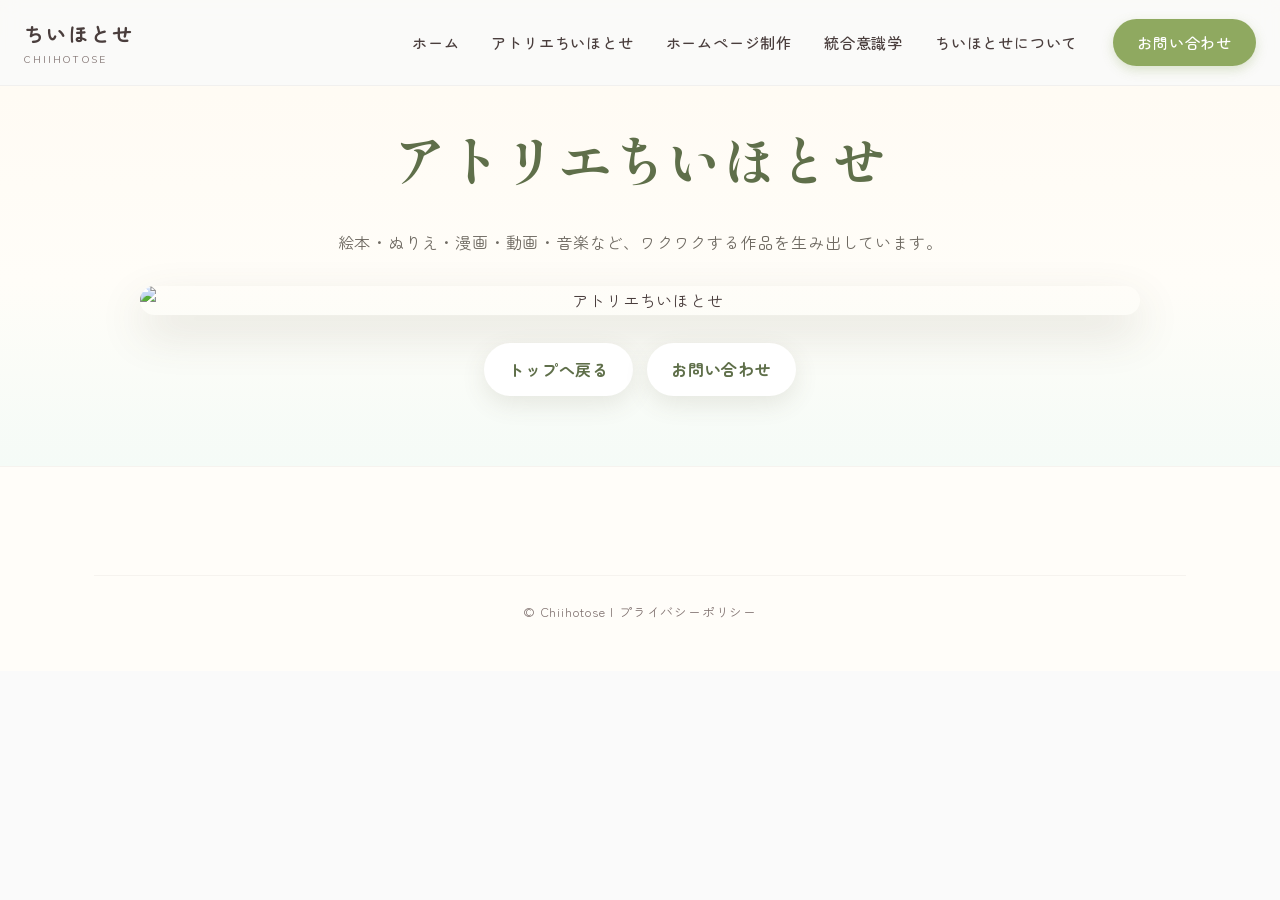
==== atelier.html @ 56621190 "Add files via upload" ====
<!DOCTYPE html>
<html lang="ja">
<head>
  <meta charset="UTF-8">
  <meta name="viewport" content="width=device-width, initial-scale=1.0">
  <link rel="preconnect" href="https://fonts.googleapis.com">
  <link rel="preconnect" href="https://fonts.gstatic.com" crossorigin>
  <link href="https://fonts.googleapis.com/css2?family=Shippori+Mincho:wght@500;700&family=Zen+Maru+Gothic:wght@400;500;700&display=swap" rel="stylesheet">
  <link rel="stylesheet" href="styles.css">

  <title>アトリエちいほとせ | ちいほとせ</title>
  <meta name="description" content="アトリエちいほとせ。絵本・ぬりえ・漫画・動画・音楽など、ワクワクする作品を生み出しています。">

<style>
.simple-page {
  padding: 110px 20px 70px;
  background: linear-gradient(180deg, #fffaf2 0%, #fffdf8 60%, #f5fbf7 100%);
}
.simple-wrap {
  max-width: 1120px;
  margin: 0 auto;
  text-align: center;
}
.simple-wrap h1 {
  font-family: "Shippori Mincho", serif;
  color: #5f6f4a;
  font-size: clamp(2rem, 5vw, 3.4rem);
  margin-bottom: 18px;
}
.simple-wrap p {
  color: #6f6a62;
  line-height: 2;
  margin-bottom: 28px;
}
.simple-main-image {
  width: 100%;
  max-width: 1000px;
  display: block;
  margin: 0 auto 28px;
  border-radius: 28px;
  box-shadow: 0 18px 45px rgba(90, 80, 60, 0.16);
}
.simple-buttons {
  display: flex;
  gap: 14px;
  flex-wrap: wrap;
  justify-content: center;
}
.simple-button {
  display: inline-block;
  padding: 12px 24px;
  border-radius: 999px;
  background: #ffffff;
  color: #5f6f4a;
  text-decoration: none;
  box-shadow: 0 8px 24px rgba(90, 80, 60, 0.12);
  font-weight: 700;
}
</style>
</head><body>
<header class="site-header" id="site-header">
  <div class="header-container">
    <a href="index.html" class="header-logo" aria-label="ちいほとせ ホーム">
      <div class="logo-text">
        <span class="logo-main">ちいほとせ</span>
        <span class="logo-sub">chiihotose</span>
      </div>
    </a>
    <nav class="header-nav" id="primary-navigation">
      <ul class="nav-list">
        <li><a href="index.html" class="nav-link">ホーム</a></li>
        <li><a href="atelier.html" class="nav-link">アトリエちいほとせ</a></li>
        <li><a href="web.html" class="nav-link">ホームページ制作</a></li>
        <li><a href="https://aru-ics.github.io/github.io/" class="nav-link">統合意識学</a></li>
        <li><a href="about.html" class="nav-link">ちいほとせについて</a></li>
      </ul>
    </nav>
    <div class="header-cta">
      <a href="mailto:chiihotose@gmail.com" class="btn btn-contact">お問い合わせ</a>
    </div>
  </div>
</header>

<main class="simple-page">
  <div class="simple-wrap">
    <h1>アトリエちいほとせ</h1>
    <p>絵本・ぬりえ・漫画・動画・音楽など、ワクワクする作品を生み出しています。</p>
    <img src="assets/atelier_page.png" alt="アトリエちいほとせ" class="simple-main-image">
    <div class="simple-buttons">
      <a href="index.html" class="simple-button">トップへ戻る</a>
      <a href="mailto:chiihotose@gmail.com" class="simple-button">お問い合わせ</a>
    </div>
  </div>
</main>

<footer class="site-footer">
  <div class="footer-container">
    <div class="footer-bottom">
      <p class="copyright">&copy; Chiihotose | <a href="privacy.html" class="privacy-link">プライバシーポリシー</a></p>
    </div>
  </div>
</footer>
</body>
</html>
---- styles.css ----
/* 
  ちいほとせ - デザインシステム & スタイル
  Concept: Warm, gentle, inspiring creative studio
*/

/* -------------------------------------------------------------
   1. 変数定義 & 基本リセット
------------------------------------------------------------- */
:root {
    /* カラーシステム */
    --color-bg-main: #FAFAFA;
    --color-bg-warm: #FFFDF9;
    --color-text-main: #4A3E3D; /* 温かみのあるダークブラウングレー */
    --color-text-muted: #807270;
    
    /* テーマアクセント */
    --color-green: #8FA960;
    --color-green-light: #F4F8F3;
    --color-green-dark: #6C8243;
    
    --color-blue: #70A2BE;
    --color-blue-light: #F2F7F9;
    --color-blue-dark: #507C96;
    
    --color-purple: #9478B8;
    --color-purple-light: #F5F2F9;
    --color-purple-dark: #745799;

    --color-yellow: #F7D070;
    --color-pink: #F5A3A3;
    --color-lightyellow: #FCEFB4;
    
    /* フォントシステム */
    --font-sans: 'Zen Maru Gothic', sans-serif;
    --font-serif: 'Shippori Mincho', serif;
    
    /* アニメーション & シャドウ */
    --transition-smooth: all 0.4s cubic-bezier(0.25, 1, 0.5, 1);
    --shadow-soft: 0 10px 30px rgba(74, 62, 61, 0.04);
    --shadow-medium: 0 16px 48px rgba(74, 62, 61, 0.08);
    --shadow-card-hover: 0 24px 60px rgba(74, 62, 61, 0.12);
}

* {
    margin: 0;
    padding: 0;
    box-sizing: border-box;
}

html {
    scroll-behavior: smooth;
    font-size: 16px;
}

body {
    background-color: var(--color-bg-main);
    color: var(--color-text-main);
    font-family: var(--font-sans);
    line-height: 1.8;
    letter-spacing: 0.05em;
    overflow-x: hidden;
    -webkit-font-smoothing: antialiased;
}

a {
    color: inherit;
    text-decoration: none;
    transition: var(--transition-smooth);
}

img {
    max-width: 100%;
    height: auto;
    display: block;
}

/* -------------------------------------------------------------
   2. 共通ボタン・コンポーネント
------------------------------------------------------------- */
.btn {
    display: inline-flex;
    align-items: center;
    justify-content: center;
    gap: 8px;
    padding: 10px 24px;
    border-radius: 30px;
    font-weight: 500;
    font-size: 0.95rem;
    cursor: pointer;
    transition: var(--transition-smooth);
    border: none;
}

.btn-contact {
    background-color: var(--color-green);
    color: #FFFFFF;
    box-shadow: 0 4px 12px rgba(143, 169, 96, 0.3);
}

.btn-contact:hover {
    background-color: var(--color-green-dark);
    transform: translateY(-2px);
    box-shadow: 0 6px 16px rgba(143, 169, 96, 0.4);
}

.btn-icon {
    width: 18px;
    height: 18px;
}

/* -------------------------------------------------------------
   3. ヘッダー
------------------------------------------------------------- */
.site-header {
    position: fixed;
    top: 0;
    left: 0;
    width: 100%;
    z-index: 1000;
    background-color: rgba(250, 250, 250, 0.85);
    backdrop-filter: blur(8px);
    border-bottom: 1px solid rgba(74, 62, 61, 0.05);
    transition: var(--transition-smooth);
}

.site-header.scrolled {
    background-color: #FFFFFF;
    box-shadow: 0 2px 20px rgba(74, 62, 61, 0.04);
    padding: 8px 0;
}

.header-container {
    max-width: 1280px;
    margin: 0 auto;
    padding: 16px 24px;
    display: flex;
    align-items: center;
    justify-content: space-between;
}

.header-logo {
    display: flex;
    align-items: center;
    gap: 10px;
}

.logo-icon {
    width: 36px;
    height: 36px;
    transition: var(--transition-smooth);
}

.header-logo:hover .logo-icon {
    transform: rotate(-10deg) scale(1.1);
}

.logo-text {
    display: flex;
    flex-direction: column;
}

.logo-main {
    font-family: var(--font-sans);
    font-weight: 700;
    font-size: 1.25rem;
    color: var(--color-text-main);
    letter-spacing: 0.1em;
}

.logo-sub {
    font-size: 0.65rem;
    color: var(--color-text-muted);
    letter-spacing: 0.2em;
    text-transform: uppercase;
    margin-top: -2px;
}

/* ナビゲーション */
.header-nav {
    margin-left: auto;
    margin-right: 32px;
}

.nav-list {
    display: flex;
    list-style: none;
    gap: 24px;
}

.nav-link {
    font-size: 0.95rem;
    font-weight: 500;
    color: var(--color-text-main);
    padding: 8px 4px;
    position: relative;
}

.nav-link::after {
    content: '';
    position: absolute;
    bottom: 0;
    left: 50%;
    width: 0;
    height: 2px;
    background-color: var(--color-green);
    transition: var(--transition-smooth);
    transform: translateX(-50%);
    border-radius: 2px;
}

.nav-link:hover {
    color: var(--color-green);
}

.nav-link:hover::after,
.nav-link.active::after {
    width: 80%;
}

.nav-link.active {
    color: var(--color-green);
}

/* モバイルメニューボタン */
.mobile-nav-toggle {
    display: none;
    background: transparent;
    border: none;
    cursor: pointer;
    padding: 10px;
}

.hamburger-bar {
    display: block;
    width: 24px;
    height: 2px;
    background-color: var(--color-text-main);
    margin: 5px 0;
    transition: var(--transition-smooth);
}

/* -------------------------------------------------------------
   4. ヒーローセクション
------------------------------------------------------------- */
.hero-section {
    position: relative;
    min-height: 550px;
    display: flex;
    align-items: center;
    justify-content: center;
    overflow: hidden;
    padding: 120px 24px 60px;
    background: radial-gradient(circle at 10% 20%, rgba(244, 248, 243, 0.7) 0%, rgba(255, 253, 249, 1) 50%, rgba(242, 247, 249, 0.7) 100%);
}

/* 全幅ヒーロー（新レイアウト） */
.hero-section.hero-fullwidth {
    padding: 0;
    min-height: auto;
    display: block;
    background: none;
}

.hero-bg-wrapper {
    position: relative;
    width: 100%;
    min-height: 540px;
    overflow: hidden;
    /* ヘッダー分の上部パディング */
    padding-top: 72px;
}

.hero-bg-img {
    width: 100%;
    height: auto;
    display: block;
    object-fit: cover;
    min-height: 540px;
    object-position: left center;
}

/* テキストを画像の右側中央エリアに重ねる */
.hero-overlay-content {
    position: absolute;
    top: 50%;
    /* 画像の左側にオブジェクトがあるため、右~中央に配置 */
    right: 4%;
    width: 46%;
    transform: translateY(-50%);
    display: flex;
    flex-direction: column;
    align-items: center;
    text-align: center;
    animation: fadeInUp 1.2s ease-out 0.2s backwards;
    padding: 24px;
    /* 半透明の白い背景で可読性を確保 */
    background: rgba(255, 253, 249, 0.65);
    backdrop-filter: blur(4px);
    border-radius: 20px;
    box-shadow: 0 8px 32px rgba(74, 62, 61, 0.05);
}

.hero-container {
    position: relative;
    z-index: 3;
    max-width: 1140px;
    width: 100%;
    padding: 0 24px;
    display: grid;
    grid-template-columns: 1.1fr 0.9fr;
    gap: 48px;
    align-items: center;
}

.hero-left {
    display: flex;
    justify-content: center;
    align-items: center;
    animation: fadeInUp 1.2s ease-out;
}

.hero-window-img {
    max-width: 100%;
    height: auto;
    border-radius: 16px;
    box-shadow: 0 8px 32px rgba(74, 62, 61, 0.04);
}

.hero-right {
    display: flex;
    flex-direction: column;
    align-items: flex-start;
    text-align: left;
    animation: fadeInUp 1.2s ease-out 0.2s backwards;
}

.hero-title {
    font-family: var(--font-serif);
    font-size: clamp(2rem, 3.5vw, 2.8rem);
    font-weight: 700;
    line-height: 1.5;
    margin-bottom: 24px;
    color: var(--color-text-main);
    letter-spacing: 0.1em;
}

.hero-title .title-line {
    display: block;
}

.hero-title .text-blue {
    color: #588CA8;
    margin-top: 4px;
}

.hero-subtext {
    font-size: clamp(0.95rem, 1.5vw, 1.05rem);
    line-height: 2;
    color: var(--color-text-main);
    margin-bottom: 24px;
    font-weight: 400;
}

/* スクロール案内 */
.scroll-indicator {
    display: inline-flex;
    align-items: center;
    gap: 8px;
    color: var(--color-text-muted);
}

.scroll-text {
    font-size: 0.75rem;
    letter-spacing: 0.2em;
    font-weight: 500;
}

.scroll-arrow {
    width: 18px;
    height: 18px;
    animation: bounce 2s infinite;
}

/* -------------------------------------------------------------
   5. サービスカードセクション
------------------------------------------------------------- */
.services-section {
    padding: 100px 24px;
    background-color: #FFFFFF;
}

.section-container {
    max-width: 1140px;
    margin: 0 auto;
}

.section-title {
    font-family: var(--font-sans);
    font-size: 1.8rem;
    font-weight: 700;
    text-align: center;
    margin-bottom: 64px;
    display: flex;
    align-items: center;
    justify-content: center;
    gap: 12px;
    letter-spacing: 0.1em;
}

.title-leaf {
    width: 24px;
    height: 24px;
    color: var(--color-green);
}

.title-leaf.leaf-left {
    transform: scaleX(-1) rotate(-15deg);
}

.title-leaf.leaf-right {
    transform: rotate(-15deg);
}

/* カードグリッド */
.services-grid {
    display: grid;
    grid-template-columns: repeat(3, 1fr);
    gap: 32px;
}

/* 個別カード */
.service-card {
    display: flex;
    flex-direction: column;
    background-color: var(--color-bg-warm);
    border-radius: 24px;
    overflow: hidden;
    box-shadow: var(--shadow-soft);
    border: 1px solid rgba(74, 62, 61, 0.05);
    position: relative;
    padding: 32px 24px;
    transition: var(--transition-smooth);
    cursor: pointer;
}

/* アイコンラッパー */
.card-icon-wrapper {
    position: absolute;
    top: 24px;
    left: 24px;
    width: 48px;
    height: 48px;
    border-radius: 50%;
    display: flex;
    align-items: center;
    justify-content: center;
    z-index: 5;
}

.card-icon {
    width: 24px;
    height: 24px;
}

/* アイコン個別色 */
.circle-green { background-color: #E9F2E6; color: var(--color-green); }
.circle-blue { background-color: #E6F0F5; color: var(--color-blue); }
.circle-purple { background-color: #EBE6F2; color: var(--color-purple); }

/* 画像コンテナ */
.card-image-container {
    width: 100%;
    height: 200px;
    display: flex;
    align-items: center;
    justify-content: center;
    margin-top: 16px;
    margin-bottom: 24px;
    overflow: hidden;
}

.card-img {
    height: 100%;
    width: auto;
    object-fit: contain;
    transition: var(--transition-smooth);
}

/* カードテキスト */
.card-body {
    display: flex;
    flex-direction: column;
    flex-grow: 1;
    text-align: center;
}

.card-title {
    font-size: 1.35rem;
    font-weight: 700;
    margin-bottom: 16px;
    letter-spacing: 0.05em;
}

/* タイトル個別色 */
.text-green { color: var(--color-green-dark); }
.text-blue { color: var(--color-blue-dark); }
.text-purple { color: var(--color-purple-dark); }

.card-description {
    font-size: 0.9rem;
    line-height: 1.8;
    color: var(--color-text-muted);
    margin-bottom: 32px;
    flex-grow: 1;
    text-align: justify;
    text-justify: inter-character;
}

/* カード内ボタン */
.card-btn {
    display: inline-flex;
    align-items: center;
    justify-content: center;
    gap: 8px;
    padding: 10px 24px;
    border-radius: 24px;
    font-size: 0.9rem;
    font-weight: 500;
    width: 100%;
    margin-top: auto;
    background-color: transparent;
    transition: var(--transition-smooth);
}

.btn-arrow {
    width: 16px;
    height: 16px;
    transition: var(--transition-smooth);
}

.btn-atelier-border { border: 1px solid var(--color-green); color: var(--color-green-dark); }
.btn-web-border { border: 1px solid var(--color-blue); color: var(--color-blue-dark); }
.btn-ics-border { border: 1px solid var(--color-purple); color: var(--color-purple-dark); }

/* ホバー時の挙動 */
.service-card:hover {
    transform: translateY(-10px);
    box-shadow: var(--shadow-card-hover);
}

/* 各カード個別のホバー背景変化 */
.card-atelier:hover { background-color: var(--color-green-light); border-color: rgba(143, 169, 96, 0.2); }
.card-web:hover { background-color: var(--color-blue-light); border-color: rgba(112, 162, 190, 0.2); }
.card-ics:hover { background-color: var(--color-purple-light); border-color: rgba(148, 120, 184, 0.2); }

.service-card:hover .card-img {
    transform: scale(1.06);
}

.service-card:hover .btn-arrow {
    transform: translateX(4px);
}

/* カード内ボタンホバー塗りつぶし */
.card-atelier:hover .btn-atelier-border { background-color: var(--color-green); color: #FFFFFF; }
.card-web:hover .btn-web-border { background-color: var(--color-blue); color: #FFFFFF; }
.card-ics:hover .btn-ics-border { background-color: var(--color-purple); color: #FFFFFF; }

/* カード下テキスト */
.services-footer-text {
    margin-top: 64px;
    text-align: center;
    font-size: 0.95rem;
    color: var(--color-text-muted);
    font-weight: 500;
    display: flex;
    align-items: center;
    justify-content: center;
    gap: 8px;
}

.inline-leaf {
    width: 18px;
    height: 18px;
    color: var(--color-green);
    opacity: 0.6;
}

.services-footer-text svg:first-child {
    transform: scaleX(-1) rotate(-15deg);
}

.services-footer-text svg:last-child {
    transform: rotate(-15deg);
}

/* -------------------------------------------------------------
   6. コンセプトセクション
------------------------------------------------------------- */
.concept-section {
    padding: 100px 24px;
    background-color: var(--color-bg-warm);
    border-top: 1px solid rgba(74, 62, 61, 0.03);
    border-bottom: 1px solid rgba(74, 62, 61, 0.03);
}

.concept-layout {
    display: grid;
    grid-template-columns: 300px 1fr;
    gap: 48px;
    align-items: center;
}

.concept-section-title {
    font-family: var(--font-sans);
    font-size: 2rem;
    font-weight: 700;
    line-height: 1.6;
    color: var(--color-text-main);
    letter-spacing: 0.1em;
}

.concept-section-title .highlight-num {
    font-size: 3rem;
    color: var(--color-green);
    font-family: var(--font-serif);
    position: relative;
    display: inline-block;
    margin: 0 4px;
}

.concept-flow {
    display: flex;
    align-items: center;
    justify-content: space-between;
    width: 100%;
}

.concept-node {
    display: flex;
    flex-direction: column;
    align-items: center;
    text-align: center;
    flex: 1;
}

.concept-icon-circle {
    width: 72px;
    height: 72px;
    border-radius: 50%;
    display: flex;
    align-items: center;
    justify-content: center;
    box-shadow: 0 6px 20px rgba(74, 62, 61, 0.05);
    margin-bottom: 16px;
    transition: var(--transition-smooth);
}

.concept-svg {
    width: 32px;
    height: 32px;
}

.concept-node:hover .concept-icon-circle {
    transform: scale(1.1) rotate(5deg);
    box-shadow: 0 10px 24px rgba(74, 62, 61, 0.1);
}

/* コンセプト個別色 */
.bg-yellow { background-color: #FDF4E3; color: #E5A93C; }
.bg-pink { background-color: #FDF0F0; color: #DF6C6C; }
.bg-green { background-color: #EBF3EB; color: #649664; }
.bg-lightyellow { background-color: #FEFCED; color: #DAB02A; }
.bg-blue { background-color: #EBF4F8; color: #528AA5; }

.concept-node-title {
    font-size: 0.95rem;
    font-weight: 700;
    margin-bottom: 6px;
}

.concept-node-desc {
    font-size: 0.75rem;
    color: var(--color-text-muted);
    white-space: nowrap;
}

/* 矢印 */
.concept-arrow {
    display: flex;
    align-items: center;
    justify-content: center;
    width: 36px;
    color: var(--color-text-muted);
    opacity: 0.4;
}

.dotted-arrow {
    width: 24px;
    height: 24px;
}

/* -------------------------------------------------------------
   7. お知らせ & ちいほとせについて セクション
------------------------------------------------------------- */
.info-section {
    padding: 100px 24px;
    background-color: #FFFFFF;
}

.grid-two-columns {
    display: grid;
    grid-template-columns: 1.2fr 0.8fr;
    gap: 64px;
}

/* お知らせ */
.news-column {
    display: flex;
    flex-direction: column;
}

.column-header {
    display: flex;
    align-items: center;
    justify-content: space-between;
    margin-bottom: 32px;
    border-bottom: 2px solid rgba(74, 62, 61, 0.05);
    padding-bottom: 12px;
}

.column-title {
    font-size: 1.4rem;
    font-weight: 700;
    display: flex;
    align-items: center;
    gap: 8px;
}

.title-butterfly {
    width: 22px;
    height: 22px;
    color: #7AA5C2;
}

.btn-more-link {
    font-size: 0.85rem;
    font-weight: 500;
    color: var(--color-green-dark);
}

.btn-more-link:hover {
    color: var(--color-green);
    transform: translateX(4px);
}

.news-list {
    list-style: none;
    margin-bottom: 32px;
}

.news-item {
    display: flex;
    padding: 16px 8px;
    border-bottom: 1px dashed rgba(74, 62, 61, 0.08);
    font-size: 0.95rem;
}

.news-item:last-child {
    border-bottom: none;
}

.news-date {
    font-family: var(--font-sans);
    font-weight: 500;
    color: var(--color-text-muted);
    width: 120px;
    flex-shrink: 0;
}

.news-text {
    color: var(--color-text-main);
    transition: var(--transition-smooth);
}

.news-item:hover .news-text {
    color: var(--color-green-dark);
    padding-left: 4px;
}

/* イラスト */
.news-illustration {
    margin-top: auto;
    display: flex;
    justify-content: center;
    padding-top: 16px;
}

.fox-tree-img {
    max-height: 180px;
    width: auto;
    object-fit: contain;
}

/* ちいほとせについて (付箋風カード) */
.about-column {
    display: flex;
    align-items: center;
}

.about-card-paper {
    background-color: var(--color-bg-warm);
    border-radius: 4px;
    box-shadow: 
        1px 1px 3px rgba(74, 62, 61, 0.05),
        -5px 12px 30px rgba(74, 62, 61, 0.04);
    border: 1px solid rgba(74, 62, 61, 0.03);
    width: 100%;
    position: relative;
    padding: 48px 36px;
    transform: rotate(1deg);
    transition: var(--transition-smooth);
}

/* めくれた紙の折り目表現 */
.about-card-paper::after {
    content: '';
    position: absolute;
    bottom: 0;
    right: 0;
    width: 0;
    height: 0;
    border-style: solid;
    border-width: 0 0 24px 24px;
    border-color: transparent transparent var(--color-bg-main) transparent;
    box-shadow: -3px -3px 5px rgba(74, 62, 61, 0.04);
    transition: var(--transition-smooth);
}

.about-card-paper:hover {
    transform: rotate(-0.5deg) translateY(-5px);
    box-shadow: 
        1px 1px 4px rgba(74, 62, 61, 0.08),
        -10px 20px 40px rgba(74, 62, 61, 0.08);
}

.about-card-title {
    font-size: 1.35rem;
    font-weight: 700;
    margin-bottom: 24px;
    display: flex;
    align-items: center;
    gap: 8px;
    color: var(--color-text-main);
}

.inline-leaf-mini {
    width: 16px;
    height: 16px;
    color: var(--color-green);
    transform: rotate(-15deg);
}

.about-card-text {
    font-size: 0.95rem;
    line-height: 1.9;
    color: var(--color-text-muted);
    margin-bottom: 36px;
}

.about-card-btn {
    display: inline-flex;
    align-items: center;
    gap: 8px;
    padding: 10px 28px;
    border-radius: 24px;
    border: 1px solid var(--color-text-muted);
    color: var(--color-text-main);
    font-size: 0.9rem;
    font-weight: 500;
    transition: var(--transition-smooth);
}

.about-card-btn:hover {
    background-color: var(--color-text-main);
    color: #FFFFFF;
    border-color: var(--color-text-main);
}

.about-card-btn:hover .btn-arrow {
    transform: translateX(4px);
}

/* -------------------------------------------------------------
   8. フッター
------------------------------------------------------------- */
.site-footer {
    background-color: var(--color-bg-warm);
    border-top: 1px solid rgba(74, 62, 61, 0.05);
    position: relative;
    padding-top: 60px;
}

/* 花畑のような装飾ボーダー */
.footer-flower-border {
    position: absolute;
    top: 0;
    left: 0;
    width: 100%;
    height: 10px;
    background: linear-gradient(90deg, 
        #E9F2E6 0%, #FFFDF9 25%, #E6F0F5 50%, #EBE6F2 75%, #E9F2E6 100%);
    opacity: 0.6;
}

.footer-container {
    max-width: 1140px;
    margin: 0 auto;
    padding: 48px 24px;
}

.footer-columns {
    display: grid;
    grid-template-columns: 0.8fr 1.2fr 1fr;
    gap: 48px;
    margin-bottom: 48px;
}

.footer-title {
    font-size: 1.05rem;
    font-weight: 700;
    margin-bottom: 24px;
    position: relative;
    padding-bottom: 8px;
    color: var(--color-text-main);
}

.footer-title::after {
    content: '';
    position: absolute;
    bottom: 0;
    left: 0;
    width: 32px;
    height: 2px;
    background-color: var(--color-green);
    border-radius: 2px;
}

/* SNS */
.sns-icons {
    display: flex;
    gap: 16px;
}

.sns-icon-btn {
    width: 44px;
    height: 44px;
    border-radius: 50%;
    background-color: #FFFFFF;
    display: flex;
    align-items: center;
    justify-content: center;
    box-shadow: 0 4px 12px rgba(74, 62, 61, 0.04);
    border: 1px solid rgba(74, 62, 61, 0.05);
    color: var(--color-text-muted);
}

.sns-icon-btn svg {
    width: 20px;
    height: 20px;
}

.sns-icon-btn:hover {
    color: #FFFFFF;
    transform: translateY(-3px);
}

.sns-icon-btn.yt:hover { background-color: #FF0000; border-color: #FF0000; }
.sns-icon-btn.ig:hover { background-color: #E1306C; border-color: #E1306C; }
.sns-icon-btn.x:hover { background-color: #000000; border-color: #000000; }
.sns-icon-btn.line:hover { background-color: #06C755; border-color: #06C755; }

/* リンク */
.footer-links-grid {
    display: grid;
    grid-template-columns: repeat(2, 1fr);
    gap: 24px;
}

.footer-links-list {
    list-style: none;
}

.footer-links-list li {
    margin-bottom: 12px;
}

.footer-links-list a {
    font-size: 0.9rem;
    color: var(--color-text-muted);
}

.footer-links-list a:hover {
    color: var(--color-green-dark);
    padding-left: 4px;
}

/* お問い合わせ */
.footer-contact-col {
    display: flex;
    flex-direction: column;
}

.footer-contact-text {
    font-size: 0.9rem;
    color: var(--color-text-muted);
    margin-bottom: 20px;
}

.footer-cta-wrapper {
    display: flex;
    align-items: flex-end;
    justify-content: space-between;
    position: relative;
}

.btn-footer-contact {
    flex-shrink: 0;
    z-index: 2;
}

/* ウサギイラスト */
.rabbit-illustration {
    position: absolute;
    right: -10px;
    bottom: -15px;
    width: 100px;
    z-index: 1;
    pointer-events: none;
}

.rabbit-img {
    width: 100%;
    height: auto;
}

/* コピーライト */
.footer-bottom {
    border-top: 1px solid rgba(74, 62, 61, 0.05);
    padding-top: 24px;
    text-align: center;
}

.copyright {
    font-size: 0.8rem;
    color: var(--color-text-muted);
}

.privacy-link {
    color: var(--color-text-muted);
    font-size: 0.8rem;
    text-decoration: none;
    transition: var(--transition-smooth);
}

.privacy-link:hover {
    color: var(--color-green-dark);
}

/* -------------------------------------------------------------
   9. レスポンシブ設計 (メディアクエリ)
------------------------------------------------------------- */

/* タブレットサイズ (1024px以下) */
@media (max-width: 1024px) {
    .services-grid {
        grid-template-columns: repeat(2, 1fr);
        gap: 24px;
    }
    
    .services-grid > :last-child {
        grid-column: span 2;
        max-width: 50%;
        margin: 0 auto;
        width: 100%;
    }

    .concept-layout {
        grid-template-columns: 1fr;
        gap: 32px;
        text-align: center;
    }

    .concept-section-title {
        font-size: 1.8rem;
    }

    .footer-columns {
        grid-template-columns: repeat(2, 1fr);
        gap: 32px;
    }

    .footer-contact-col {
        grid-column: span 2;
        max-width: 450px;
    }
}

/* モバイル / スマホサイズ (768px以下) */
@media (max-width: 768px) {
    body {
        line-height: 1.7;
    }

    /* ヘッダー・スマホ開閉 */
    .mobile-nav-toggle {
        display: block;
        z-index: 1100;
    }

    .header-nav {
        position: fixed;
        top: 0;
        right: -100%;
        width: 75%;
        max-width: 300px;
        height: 100vh;
        background-color: #FFFFFF;
        box-shadow: -4px 0 20px rgba(74, 62, 61, 0.08);
        padding: 100px 32px 32px;
        z-index: 1050;
        transition: right 0.4s ease;
    }

    .header-nav.open {
        right: 0;
    }

    .nav-list {
        flex-direction: column;
        gap: 24px;
    }

    .nav-link {
        font-size: 1.1rem;
        display: block;
        padding: 8px 0;
    }

    .header-cta {
        display: none; /* スマホではヘッダーのCTAを隠しフッターや本文の誘導に任せる */
    }

    /* モバイル時のハンバーガーアニメーション */
    .mobile-nav-toggle[aria-expanded="true"] .hamburger-bar:nth-child(1) {
        transform: translateY(7px) rotate(45deg);
    }

    .mobile-nav-toggle[aria-expanded="true"] .hamburger-bar:nth-child(2) {
        opacity: 0;
    }

    .mobile-nav-toggle[aria-expanded="true"] .hamburger-bar:nth-child(3) {
        transform: translateY(-7px) rotate(-45deg);
    }

    body.no-scroll {
        overflow: hidden;
    }

    /* ヒーロー */
    .hero-section {
        padding: 100px 16px 40px;
        min-height: auto;
    }

    /* 全幅ヒーロー モバイル対応 */
    .hero-section.hero-fullwidth {
        padding: 0;
    }

    .hero-bg-wrapper {
        min-height: 400px;
        padding-top: 64px;
    }

    .hero-bg-img {
        min-height: 400px;
        object-position: 20% center;
    }

    .hero-overlay-content {
        position: absolute;
        top: 50%;
        right: 50%;
        transform: translate(50%, -50%);
        width: 88%;
        background: rgba(255, 253, 249, 0.82);
        backdrop-filter: blur(6px);
        padding: 20px 16px;
    }

    .hero-container {
        grid-template-columns: 1fr;
        gap: 32px;
        text-align: center;
    }

    .hero-left {
        order: 1;
    }

    .hero-right {
        order: 2;
        align-items: center;
        text-align: center;
    }

    .hero-window-img {
        max-width: 85%;
    }

    .hero-title {
        font-size: 1.6rem;
    }

    .hero-subtext {
        font-size: 0.85rem;
        line-height: 1.8;
    }

    /* サービスカード */
    .services-section {
        padding: 64px 16px;
    }

    .section-title {
        font-size: 1.4rem;
        margin-bottom: 40px;
    }

    .services-grid {
        grid-template-columns: 1fr;
        gap: 24px;
    }

    .services-grid > :last-child {
        grid-column: span 1;
        max-width: 100%;
    }

    .service-card {
        padding: 24px 20px;
    }

    .card-image-container {
        height: 160px;
    }

    .services-footer-text {
        font-size: 0.85rem;
        flex-direction: column;
        gap: 4px;
    }

    /* コンセプト・フロー */
    .concept-section {
        padding: 64px 16px;
    }

    .concept-flow {
        flex-direction: column;
        gap: 16px;
    }

    .concept-node {
        width: 100%;
    }

    .concept-arrow {
        transform: rotate(90deg);
        height: 32px;
        width: auto;
    }

    /* お知らせ ＆ ちいほとせについて */
    .info-section {
        padding: 64px 16px;
    }

    .grid-two-columns {
        grid-template-columns: 1fr;
        gap: 48px;
    }

    .news-date {
        width: 100px;
    }

    .news-text {
        font-size: 0.85rem;
    }

    .about-card-paper {
        padding: 32px 24px;
    }

    /* フッター */
    .footer-columns {
        grid-template-columns: 1fr;
        gap: 36px;
    }

    .footer-contact-col {
        grid-column: span 1;
    }

    .footer-links-grid {
        grid-template-columns: 1fr;
        gap: 12px;
    }
}

/* -------------------------------------------------------------
   10. アニメーションキーフレーム
------------------------------------------------------------- */
@keyframes fadeInUp {
    from {
        opacity: 0;
        transform: translateY(20px);
    }
    to {
        opacity: 1;
        transform: translateY(0);
    }
}

@keyframes bounce {
    0%, 20%, 50%, 80%, 100% {
        transform: translateY(0);
    }
    40% {
        transform: translateY(-6px);
    }
    60% {
        transform: translateY(-3px);
    }
}
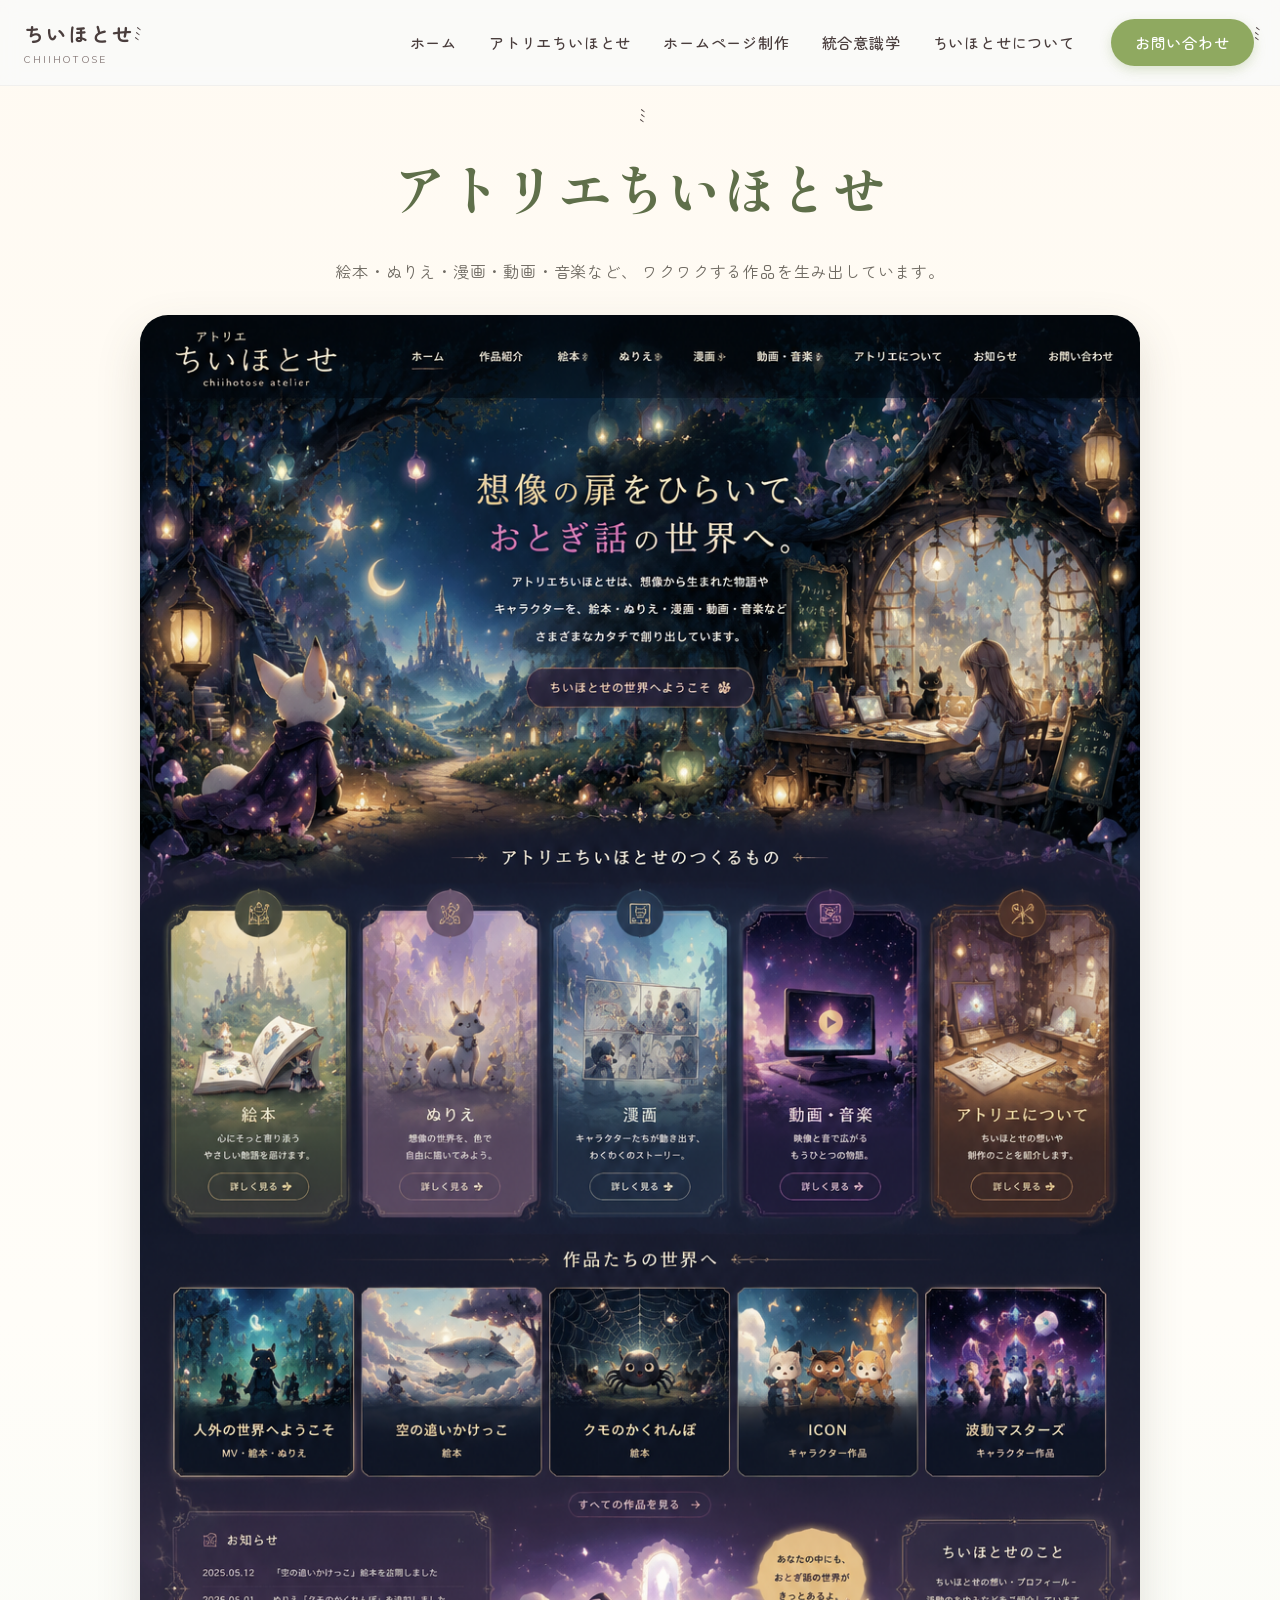
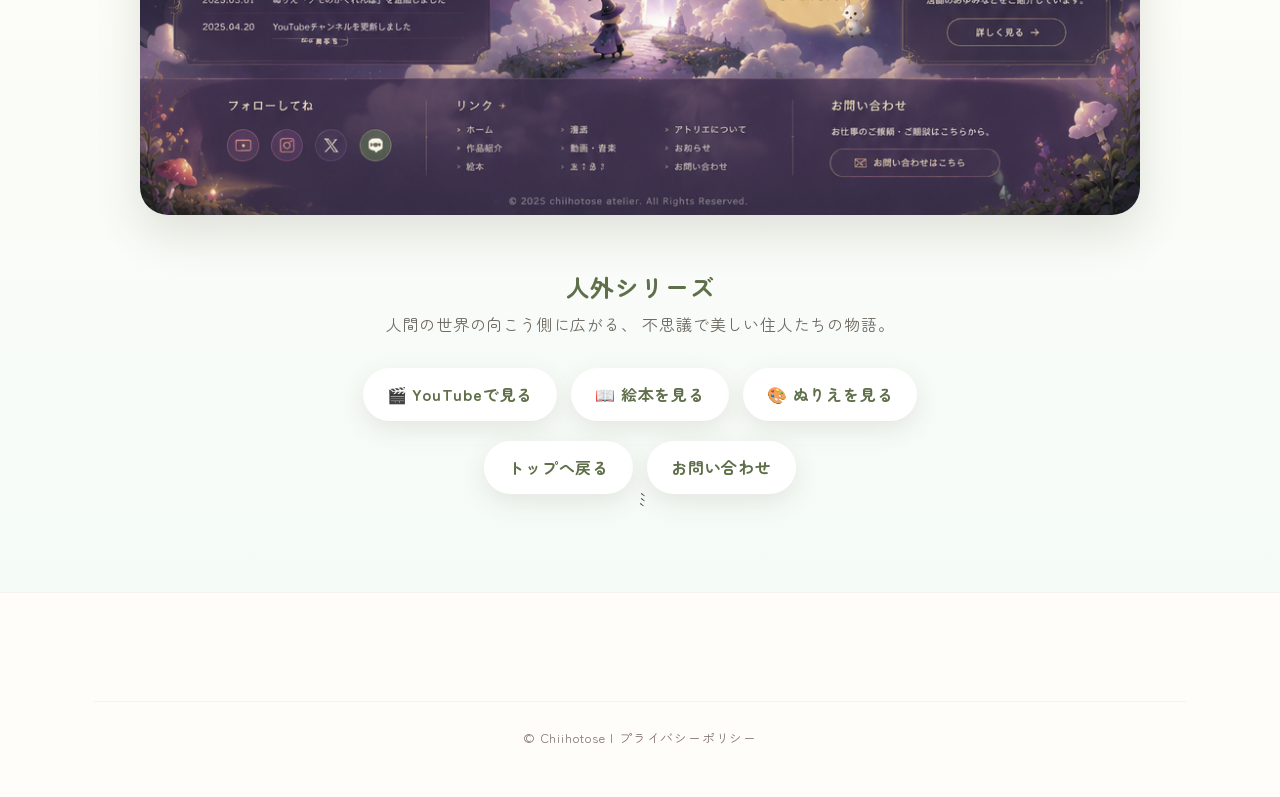
==== commit b252efe2: "Refactor HTML structure and improve formatting" ====
--- a/atelier.html
+++ b/atelier.html
@@ -1,4 +1,5 @@
 <!DOCTYPE html>
+
 <html lang="ja">
 <head>
   <meta charset="UTF-8">
@@ -45,6 +46,7 @@
   gap: 14px;
   flex-wrap: wrap;
   justify-content: center;
+  margin-top: 20px;
 }
 .simple-button {
   display: inline-block;
@@ -56,49 +58,120 @@
   box-shadow: 0 8px 24px rgba(90, 80, 60, 0.12);
   font-weight: 700;
 }
+.series-title {
+  margin-top: 50px;
+  color: #5f6f4a;
+}
 </style>
-</head><body>
+
+</head>
+
+<body>
+
 <header class="site-header" id="site-header">
   <div class="header-container">
-    <a href="index.html" class="header-logo" aria-label="ちいほとせ ホーム">
+    <a href="index.html" class="header-logo">
       <div class="logo-text">
         <span class="logo-main">ちいほとせ</span>
         <span class="logo-sub">chiihotose</span>
       </div>
     </a>
-    <nav class="header-nav" id="primary-navigation">
-      <ul class="nav-list">
-        <li><a href="index.html" class="nav-link">ホーム</a></li>
-        <li><a href="atelier.html" class="nav-link">アトリエちいほとせ</a></li>
-        <li><a href="web.html" class="nav-link">ホームページ制作</a></li>
-        <li><a href="https://aru-ics.github.io/github.io/" class="nav-link">統合意識学</a></li>
-        <li><a href="about.html" class="nav-link">ちいほとせについて</a></li>
-      </ul>
-    </nav>
-    <div class="header-cta">
-      <a href="mailto:chiihotose@gmail.com" class="btn btn-contact">お問い合わせ</a>
-    </div>
+
+```
+<nav class="header-nav">
+  <ul class="nav-list">
+    <li><a href="index.html" class="nav-link">ホーム</a></li>
+    <li><a href="atelier.html" class="nav-link">アトリエちいほとせ</a></li>
+    <li><a href="web.html" class="nav-link">ホームページ制作</a></li>
+    <li><a href="https://aru-ics.github.io/github.io/" class="nav-link">統合意識学</a></li>
+    <li><a href="about.html" class="nav-link">ちいほとせについて</a></li>
+  </ul>
+</nav>
+
+<div class="header-cta">
+  <a href="mailto:chiihotose@gmail.com" class="btn btn-contact">お問い合わせ</a>
+</div>
+```
+
   </div>
 </header>
 
 <main class="simple-page">
+
   <div class="simple-wrap">
-    <h1>アトリエちいほとせ</h1>
-    <p>絵本・ぬりえ・漫画・動画・音楽など、ワクワクする作品を生み出しています。</p>
-    <img src="assets/atelier_page.png" alt="アトリエちいほとせ" class="simple-main-image">
-    <div class="simple-buttons">
-      <a href="index.html" class="simple-button">トップへ戻る</a>
-      <a href="mailto:chiihotose@gmail.com" class="simple-button">お問い合わせ</a>
-    </div>
+
+```
+<h1>アトリエちいほとせ</h1>
+
+<p>
+  絵本・ぬりえ・漫画・動画・音楽など、
+  ワクワクする作品を生み出しています。
+</p>
+
+<img src="assets/atelier_page.png"
+     alt="アトリエちいほとせ"
+     class="simple-main-image">
+
+<h2 class="series-title">人外シリーズ</h2>
+
+<p>
+  人間の世界の向こう側に広がる、
+  不思議で美しい住人たちの物語。
+</p>
+
+<div class="simple-buttons">
+
+  <a href="https://youtu.be/vnYf-RVk_Js"
+     target="_blank"
+     class="simple-button">
+     🎬 YouTubeで見る
+  </a>
+
+  <a href="https://amzn.to/4eg0dKM"
+     target="_blank"
+     class="simple-button">
+     📖 絵本を見る
+  </a>
+
+  <a href="https://amzn.to/49MYawm"
+     target="_blank"
+     class="simple-button">
+     🎨 ぬりえを見る
+  </a>
+
+</div>
+
+<div class="simple-buttons">
+
+  <a href="index.html"
+     class="simple-button">
+     トップへ戻る
+  </a>
+
+  <a href="mailto:chiihotose@gmail.com"
+     class="simple-button">
+     お問い合わせ
+  </a>
+
+</div>
+```
+
   </div>
+
 </main>
 
 <footer class="site-footer">
   <div class="footer-container">
     <div class="footer-bottom">
-      <p class="copyright">&copy; Chiihotose | <a href="privacy.html" class="privacy-link">プライバシーポリシー</a></p>
+      <p class="copyright">
+        &copy; Chiihotose |
+        <a href="privacy.html" class="privacy-link">
+          プライバシーポリシー
+        </a>
+      </p>
     </div>
   </div>
 </footer>
+
 </body>
 </html>
